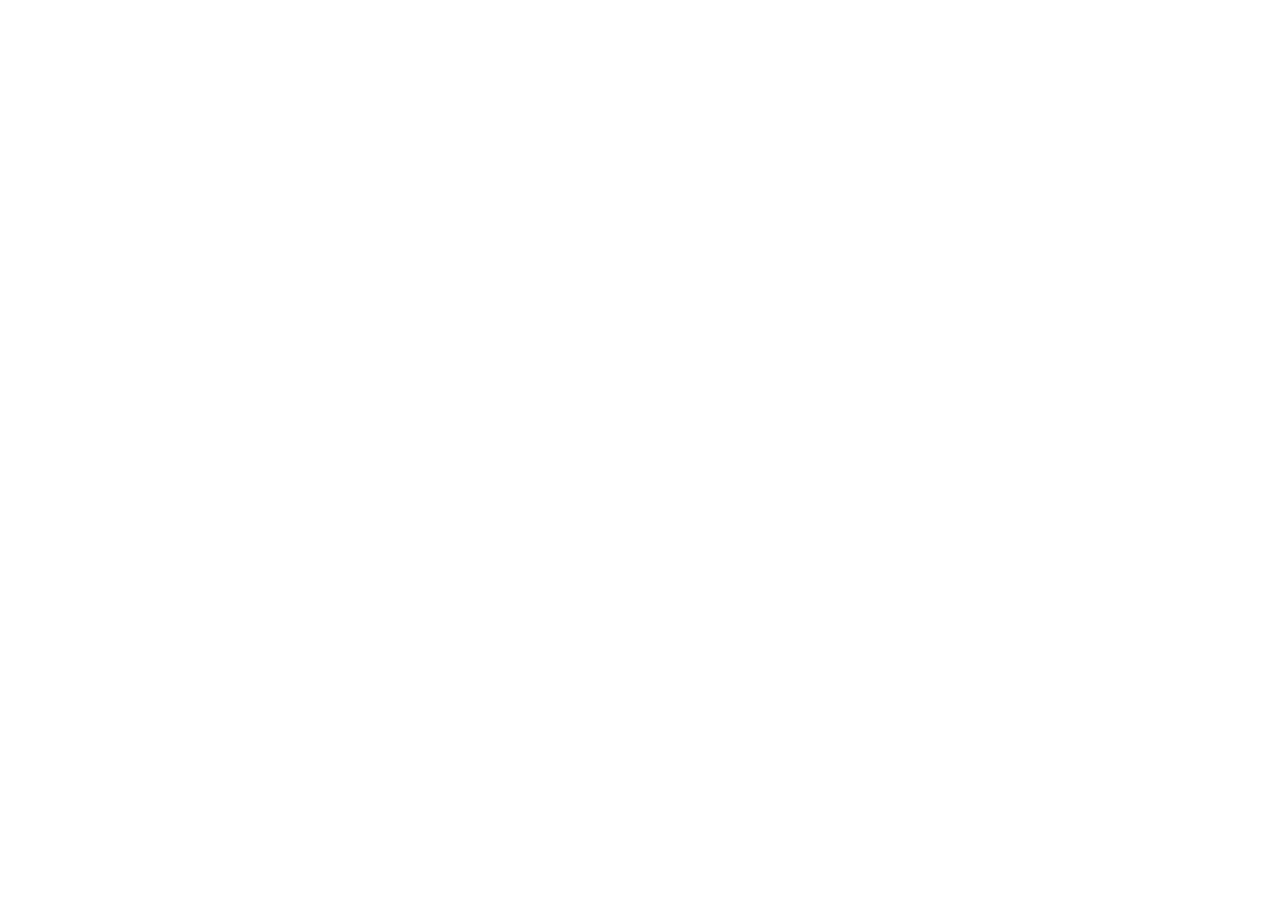
==== public/index.html @ 8d7ea41b "Initial commit" ====
<!DOCTYPE html>
<html lang="en">
<head>
    <meta charset="UTF-8">
    <meta name="viewport" content="width=device-width, initial-scale=1.0">
    <title>Document</title>
    <link rel="stylesheet" href="./css/style.css">
</head>
<body>
    
</body>
</html>
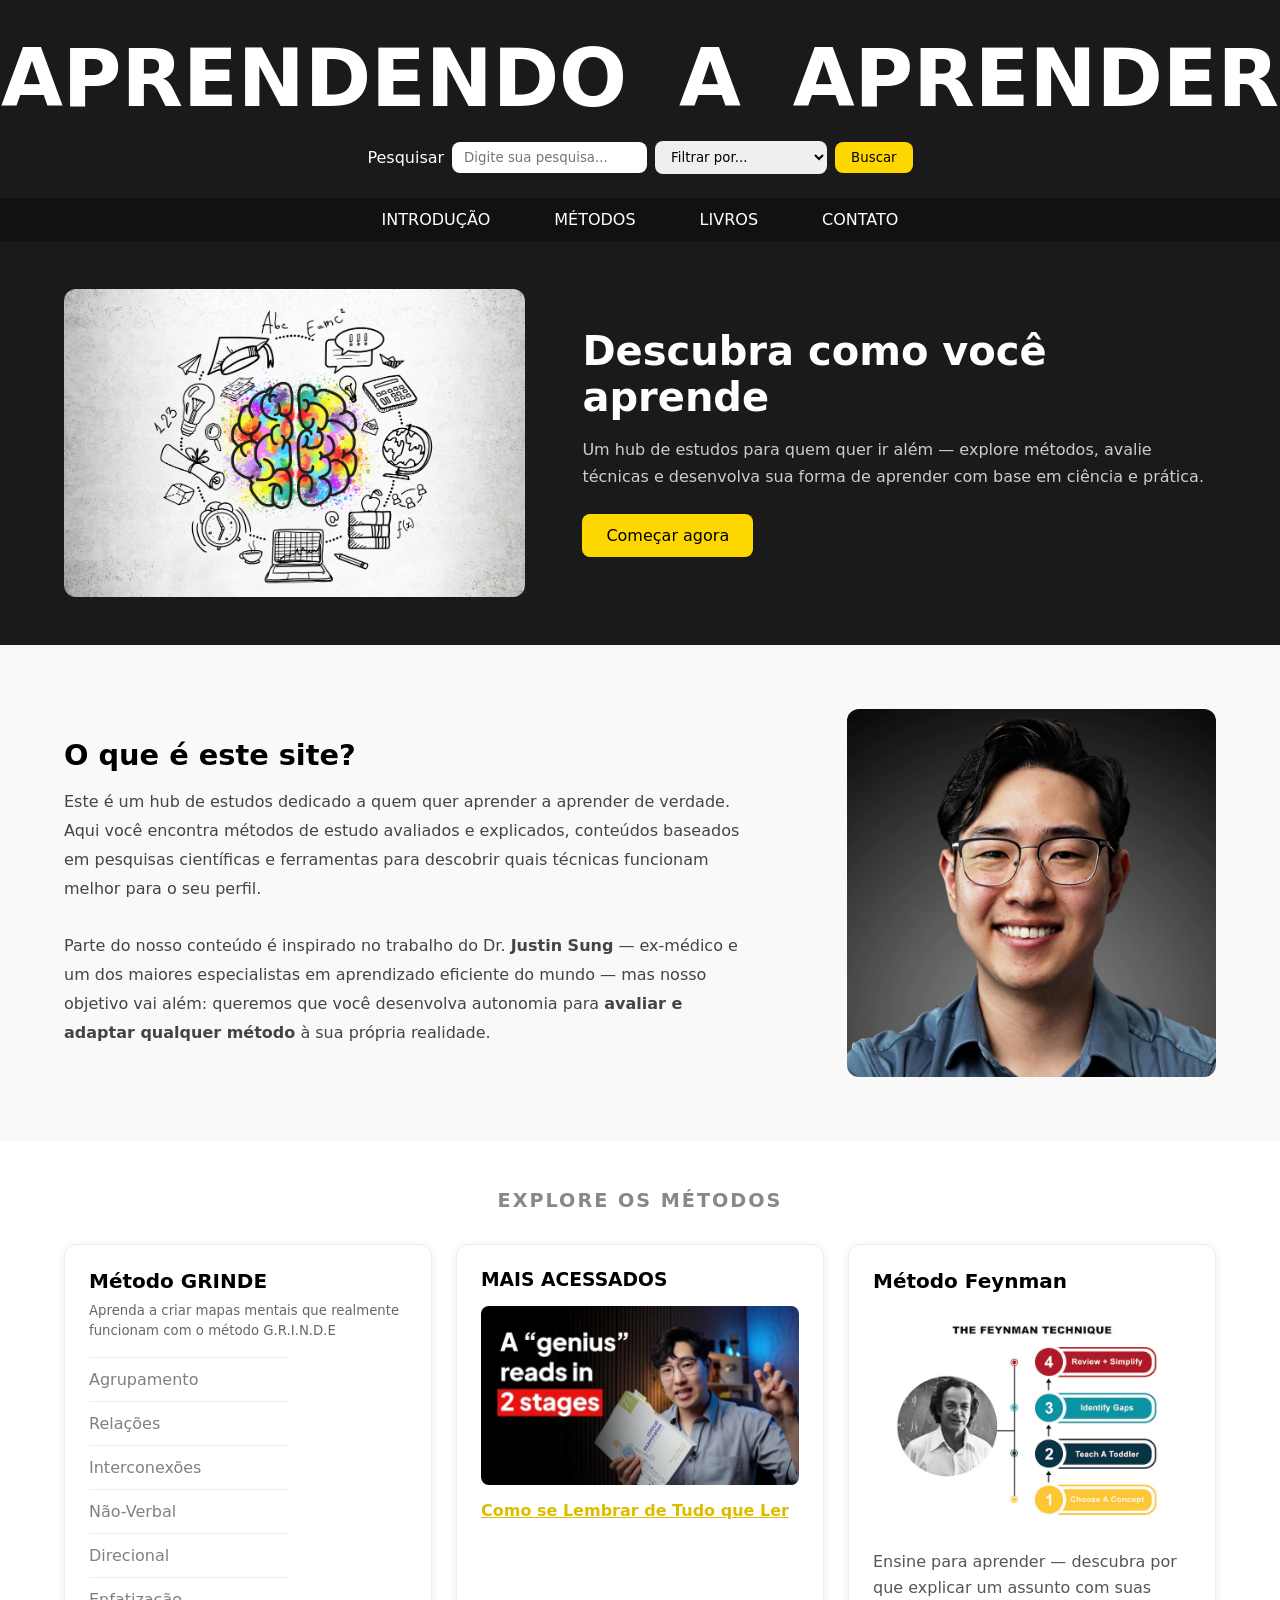
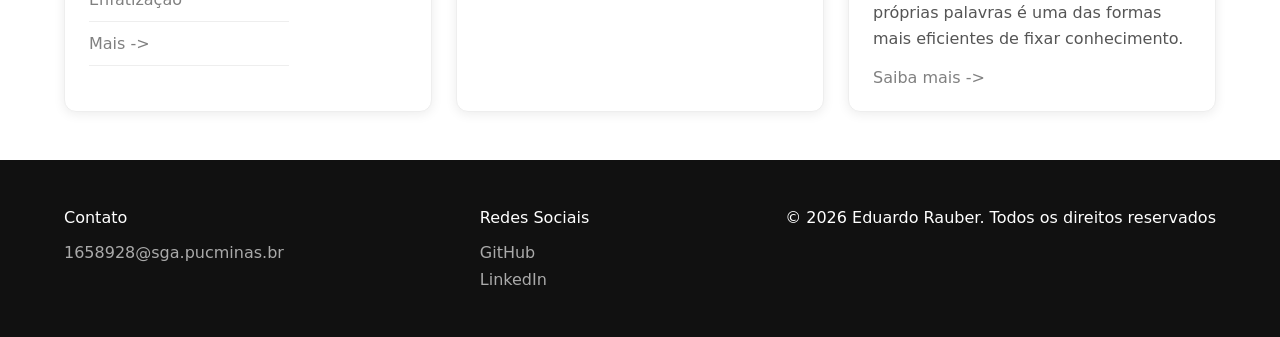
==== commit a9d43d27: "criação da estrutura HTML inicial" ====
--- a/public/index.html
+++ b/public/index.html
@@ -3,10 +3,124 @@
 <head>
     <meta charset="UTF-8">
     <meta name="viewport" content="width=device-width, initial-scale=1.0">
-    <title>Document</title>
-    <link rel="stylesheet" href="./css/style.css">
+    <title>Aprendendo a Aprender</title>
+    <link rel="stylesheet" href="style.css">
 </head>
 <body>
-    
+    <div class="header-background">
+        <header class="header-principal">
+            <h1>APRENDENDO A APRENDER</h1>
+
+            <form class="form-pesquisa">
+                <label for="pesquisa">Pesquisar</label>
+                <input type="search" name="pesquisa" id="pesquisa" placeholder="Digite sua pesquisa...">
+                
+                <select name="categoria" id="categoria">
+                    <option value="">Filtrar por...</option>
+                    <option value="metodos">Métodos de estudo</option>
+                    <option value="mapas">Mapas mentais</option>
+                </select>
+
+                <button type="submit">Buscar</button>
+            </form>
+        </header>
+
+        <nav class="nav-principal" aria-label="Menu Principal">
+            <div class="nav-background">
+                <ul>
+                    <li><a href="em-construcao.html">INTRODUÇÃO</a></li>
+                    <li><a href="em-construcao.html">MÉTODOS</a></li>
+                    <li><a href="em-construcao.html">LIVROS</a></li>
+                    <li><a href="em-construcao.html">CONTATO</a></li>
+                </ul>
+            </div>
+        </nav>
+
+        <section class="banner-principal">
+            <img src="images/brain.png" alt="Banner principal do site" class="banner-imagem">
+            <div class="banner-texto">
+                <h2>Descubra como você aprende</h2>
+                <p>Um hub de estudos para quem quer ir além — explore métodos, avalie técnicas e desenvolva sua forma de aprender com base em ciência e prática.</p>
+                <a href="em-construcao.html" class="banner-botao">Começar agora</a>
+            </div>
+        </section>
+    </div>
+
+    <main class="main-principal">
+
+        <section class="section-introducao">
+            <div class="introducao-texto">
+                <h2>O que é este site?</h2>
+                <p>Este é um hub de estudos dedicado a quem quer aprender a aprender de verdade. Aqui você encontra métodos de estudo avaliados e explicados, conteúdos baseados em pesquisas científicas e ferramentas para descobrir quais técnicas funcionam melhor para o seu perfil.
+                <br><br>
+                Parte do nosso conteúdo é inspirado no trabalho do Dr. <b>Justin Sung</b> — ex-médico e um dos maiores especialistas em aprendizado eficiente do mundo — mas nosso objetivo vai além: queremos que você desenvolva autonomia para <b>avaliar e adaptar qualquer método</b> à sua própria realidade.</p>
+            </div>
+            <img src="images/Justin.jpg" alt="Imagem ilustrativa do Justin" class="ImagemJustin">
+        </section>
+
+        <section class="section-estudos">
+            <header>
+                <h3 class="h3meiotela">EXPLORE OS MÉTODOS</h3>
+            </header>
+
+            <div class="article-separate">
+                <article class="article-grinde">
+                    <header>
+                        <h3>Método GRINDE</h3>
+                    </header>
+                    <h5>Aprenda a criar mapas mentais que realmente funcionam com o método G.R.I.N.D.E</h5>
+                    <div class="artigos">
+                        <ul>
+                            <li><a href="em-construcao.html">Agrupamento</a></li>
+                            <li><a href="em-construcao.html">Relações</a></li>
+                            <li><a href="em-construcao.html">Interconexões</a></li>
+                            <li><a href="em-construcao.html">Não-Verbal</a></li>
+                            <li><a href="em-construcao.html">Direcional</a></li>
+                            <li><a href="em-construcao.html">Enfatização</a></li>
+                            <li><a href="em-construcao.html">Mais -></a></li>
+                        </ul>
+                    </div>
+                </article>
+
+                <article class="article-populares">
+                    <h3>MAIS ACESSADOS</h3>
+                    <a href="https://www.youtube.com/watch?v=okHkUIW46ks" target="_blank">
+                        <img src="images/2Stages.jpg" alt="Popular Video" class="twoStages">
+                    </a>
+                    <div class="titulo-hover">
+                        <span class="titulo-pt"><a href="em-construcao.html">Como se Lembrar de Tudo que Ler</a></span>
+                        <span class="titulo-en">-> How to Remember Everything You Read</span>
+                    </div>
+                </article>
+
+                <article class="article-destaque">
+                    <header>
+                        <h3>Método Feynman</h3>
+                    </header>
+                    <img src="images/what-is-the-feynman-technique.jpg" alt="Método Feynman" class="img-card">
+                    <p>Ensine para aprender — descubra por que explicar um assunto com suas próprias palavras é uma das formas mais eficientes de fixar conhecimento.</p>
+                    <a href="em-construcao.html">Saiba mais -></a>
+                </article>
+            </div>
+        </section>
+
+    </main>
+
+    <footer class="footer-principal">
+        <div class="footer-coluna">
+            <h3>Contato</h3>
+            <a href="mailto:1658928@sga.pucminas.br">1658928@sga.pucminas.br</a>
+        </div>
+
+        <div class="footer-coluna">
+            <h3>Redes Sociais</h3>
+            <a href="https://github.com/EdRauber" target="_blank">GitHub</a>
+            <a href="em-construcao.html">LinkedIn</a>
+        </div>
+
+        <div class="footer-coluna">
+            <p>&copy; 2026 Eduardo Rauber. Todos os direitos reservados</p>
+        </div>
+    </footer>
 </body>
-</html>+</html>
--- a/public/style.css
+++ b/public/style.css
@@ -0,0 +1,480 @@
+* {
+    padding: 0;
+    margin: 0;
+    box-sizing: border-box;
+    font-family: system-ui, -apple-system, BlinkMacSystemFont, 'Segoe UI', Roboto, Oxygen, Ubuntu, Cantarell, 'Open Sans', 'Helvetica Neue', sans-serif;
+}
+
+/* =====================
+   HEADER
+===================== */
+header h1 {
+    display: flex;
+    justify-content: center;
+    word-spacing: 24px;
+    font-size: 500%;
+    padding: 32px 0 16px;
+}
+
+.header-background {
+    background-color: #1a1a1a;
+    color: white;
+}
+
+.form-pesquisa {
+    display: flex;
+    align-items: center;
+    justify-content: center;
+    gap: 8px;
+    padding-bottom: 24px;
+}
+
+.form-pesquisa input {
+    padding: 8px 12px;
+    border-radius: 8px;
+    border: none;
+}
+
+.form-pesquisa select {
+    padding: 8px 12px;
+    border-radius: 8px;
+    border: none;
+    cursor: pointer;
+}
+
+.form-pesquisa button {
+    padding: 8px 16px;
+    border-radius: 8px;
+    border: none;
+    background-color: gold;
+    color: black;
+    cursor: pointer;
+    font-weight: 500;
+}
+
+.form-pesquisa button:hover {
+    background-color: #e6c200;
+}
+
+/* =====================
+   NAV
+===================== */
+.nav-principal {
+    position: sticky;
+    top: 0;
+    z-index: 100;
+}
+
+.nav-principal a {
+    color: white;
+    text-decoration: none;
+}
+
+.nav-principal a:hover {
+    color: gold;
+}
+
+.nav-principal ul {
+    display: flex;
+    justify-content: center;
+    list-style: none;
+    gap: 64px;
+    padding: 12px 0;
+    margin: 0;
+}
+
+.nav-background {
+    background-color: #111;
+}
+
+/* =====================
+   BANNER
+   Flexbox: imagem e texto lado a lado
+===================== */
+.banner-principal {
+    display: flex;
+    align-items: center;
+    justify-content: space-between;
+    padding: 48px 64px;
+    gap: 48px;
+}
+
+.banner-imagem {
+    width: 40%;
+    border-radius: 12px;
+}
+
+.banner-texto {
+    width: 55%;
+}
+
+.banner-texto h2 {
+    font-size: 2.5rem;
+    margin-bottom: 16px;
+    color: white;
+}
+
+.banner-texto p {
+    color: #ccc;
+    line-height: 1.7;
+    margin-bottom: 24px;
+}
+
+.banner-botao {
+    display: inline-block;
+    padding: 12px 24px;
+    background-color: gold;
+    color: black;
+    border-radius: 8px;
+    text-decoration: none;
+    font-weight: 500;
+    transition: background-color 0.2s;
+}
+
+.banner-botao:hover {
+    background-color: #e6c200;
+}
+
+/* =====================
+   INTRODUÇÃO
+   Flexbox: texto e imagem lado a lado
+===================== */
+.section-introducao {
+    display: flex;
+    justify-content: space-between;
+    align-items: center;
+    padding: 64px;
+    gap: 48px;
+    background-color: #f9f9f9;
+}
+
+.introducao-texto {
+    width: 60%;
+}
+
+.introducao-texto h2 {
+    font-size: 1.8rem;
+    margin-bottom: 16px;
+}
+
+.introducao-texto p {
+    line-height: 1.8;
+    color: #444;
+}
+
+.ImagemJustin {
+    width: 32%;
+    border-radius: 12px;
+}
+
+/* =====================
+   ESTUDOS
+   Grid: 3 colunas iguais no desktop
+===================== */
+.section-estudos {
+    padding: 48px 64px;
+    background-color: white;
+}
+
+.h3meiotela {
+    display: flex;
+    justify-content: center;
+    padding: 0 0 32px;
+    font-size: 1.2rem;
+    letter-spacing: 2px;
+    color: #888;
+}
+
+.article-separate {
+    display: grid;
+    grid-template-columns: 1fr 1fr 1fr;
+    gap: 24px;
+}
+
+article {
+    padding: 24px;
+    border-radius: 12px;
+    box-shadow: 0 2px 12px rgba(0, 0, 0, 0.08);
+    background-color: white;
+    border: 1px solid #eee;
+}
+
+/* =====================
+   ARTICLE GRINDE
+===================== */
+.article-grinde > header > h3 {
+    font-size: 20px;
+    margin-bottom: 8px;
+}
+
+.article-grinde h5 {
+    color: #666;
+    font-weight: 400;
+    margin-bottom: 16px;
+    line-height: 1.5;
+}
+
+.article-grinde a {
+    color: grey;
+    text-decoration: none;
+}
+
+.article-grinde a:hover {
+    color: black;
+}
+
+.artigos li {
+    list-style: none;
+    padding: 12px 0;
+    border-bottom: 1px solid #eee;
+    width: 200px;
+}
+
+.artigos li:first-child {
+    border-top: 1px solid #eee;
+}
+
+/* =====================
+   ARTICLE POPULARES
+===================== */
+.article-populares h3 {
+    margin-bottom: 16px;
+}
+
+.twoStages {
+    width: 100%;
+    cursor: pointer;
+    transition: opacity 0.3s;
+    border-radius: 8px;
+}
+
+.twoStages:hover {
+    opacity: 0.8;
+}
+
+.titulo-pt {
+    color: rgb(221, 188, 0);
+    text-decoration: underline;
+    font-weight: bold;
+}
+
+.titulo-pt a {
+    color: inherit;
+    text-decoration: none;
+}
+
+.titulo-pt a:hover {
+    color: gold;
+}
+
+.titulo-hover {
+    display: flex;
+    align-items: center;
+    gap: 8px;
+    margin-top: 12px;
+}
+
+.titulo-en {
+    width: 0;
+    overflow: hidden;
+    white-space: nowrap;
+    transition: width 0.3s;
+}
+
+.titulo-hover:hover .titulo-en {
+    width: 350px;
+}
+
+/* =====================
+   ARTICLE DESTAQUE
+===================== */
+.article-destaque > header > h3 {
+    font-size: 20px;
+    margin-bottom: 8px;
+}
+
+.article-destaque img {
+    width: 100%;
+    border-radius: 8px;
+    margin: 12px 0;
+}
+
+.article-destaque p {
+    margin: 8px 0 16px;
+    color: #555;
+    line-height: 1.6;
+}
+
+.article-destaque a {
+    color: grey;
+    text-decoration: none;
+}
+
+.article-destaque a:hover {
+    color: black;
+}
+
+/* =====================
+   FOOTER
+   Flexbox: colunas lado a lado
+===================== */
+.footer-principal {
+    display: flex;
+    justify-content: space-between;
+    align-items: flex-start;
+    padding: 48px 64px;
+    background-color: #111;
+    color: white;
+}
+
+.footer-principal a {
+    color: #aaa;
+    text-decoration: none;
+}
+
+.footer-principal a:hover {
+    color: gold;
+}
+
+.footer-coluna > h3 {
+    font-size: 16px;
+    font-weight: 500;
+    color: white;
+    margin-bottom: 8px;
+}
+
+.footer-coluna {
+    display: flex;
+    flex-direction: column;
+    gap: 8px;
+}
+
+/* =====================
+   EM CONSTRUÇÃO
+===================== */
+.em-construcao {
+    background-image: url(images/PaginaEmConstrucao.png);
+    background-size: cover;
+    background-position: center;
+    min-height: 100vh;
+}
+
+.em-construcao-conteudo {
+    display: flex;
+    flex-direction: column;
+    align-items: center;
+    gap: 16px;
+    background-color: rgba(0, 0, 0, 0.5);
+    padding: 32px;
+    border-radius: 8px;
+}
+
+/* =====================
+   TABLET (max-width: 1024px)
+   Grid vira 2 colunas
+   Layouts flexbox ficam menos largos
+===================== */
+@media (max-width: 1024px) {
+    header h1 {
+        font-size: 350%;
+    }
+
+    .banner-principal {
+        padding: 40px 40px;
+        gap: 32px;
+    }
+
+    .section-introducao {
+        padding: 48px 40px;
+        gap: 32px;
+    }
+
+    .section-estudos {
+        padding: 40px 40px;
+    }
+
+    .article-separate {
+        grid-template-columns: 1fr 1fr;
+    }
+
+    .article-grinde {
+        grid-column: 1 / -1;
+    }
+
+    .nav-principal ul {
+        gap: 32px;
+    }
+
+    .footer-principal {
+        padding: 40px;
+    }
+}
+
+/* =====================
+   MOBILE (max-width: 768px)
+   Grid vira 1 coluna
+   Flexbox vira coluna única
+===================== */
+@media (max-width: 768px) {
+    header h1 {
+        font-size: 200%;
+        word-spacing: 8px;
+    }
+
+    .form-pesquisa {
+        flex-wrap: wrap;
+        justify-content: center;
+        padding: 0 16px 24px;
+    }
+
+    .banner-principal {
+        flex-direction: column;
+        padding: 32px;
+    }
+
+    .banner-imagem {
+        width: 100%;
+    }
+
+    .banner-texto {
+        width: 100%;
+    }
+
+    .section-introducao {
+        flex-direction: column;
+        padding: 32px;
+    }
+
+    .introducao-texto {
+        width: 100%;
+    }
+
+    .ImagemJustin {
+        width: 100%;
+    }
+
+    .section-estudos {
+        padding: 32px;
+    }
+
+    .article-separate {
+        grid-template-columns: 1fr;
+    }
+
+    .article-grinde {
+        grid-column: auto;
+    }
+
+    .nav-principal ul {
+        gap: 16px;
+        flex-wrap: wrap;
+        justify-content: center;
+        padding: 8px 16px;
+    }
+
+    .footer-principal {
+        flex-direction: column;
+        gap: 24px;
+        padding: 32px;
+    }
+}
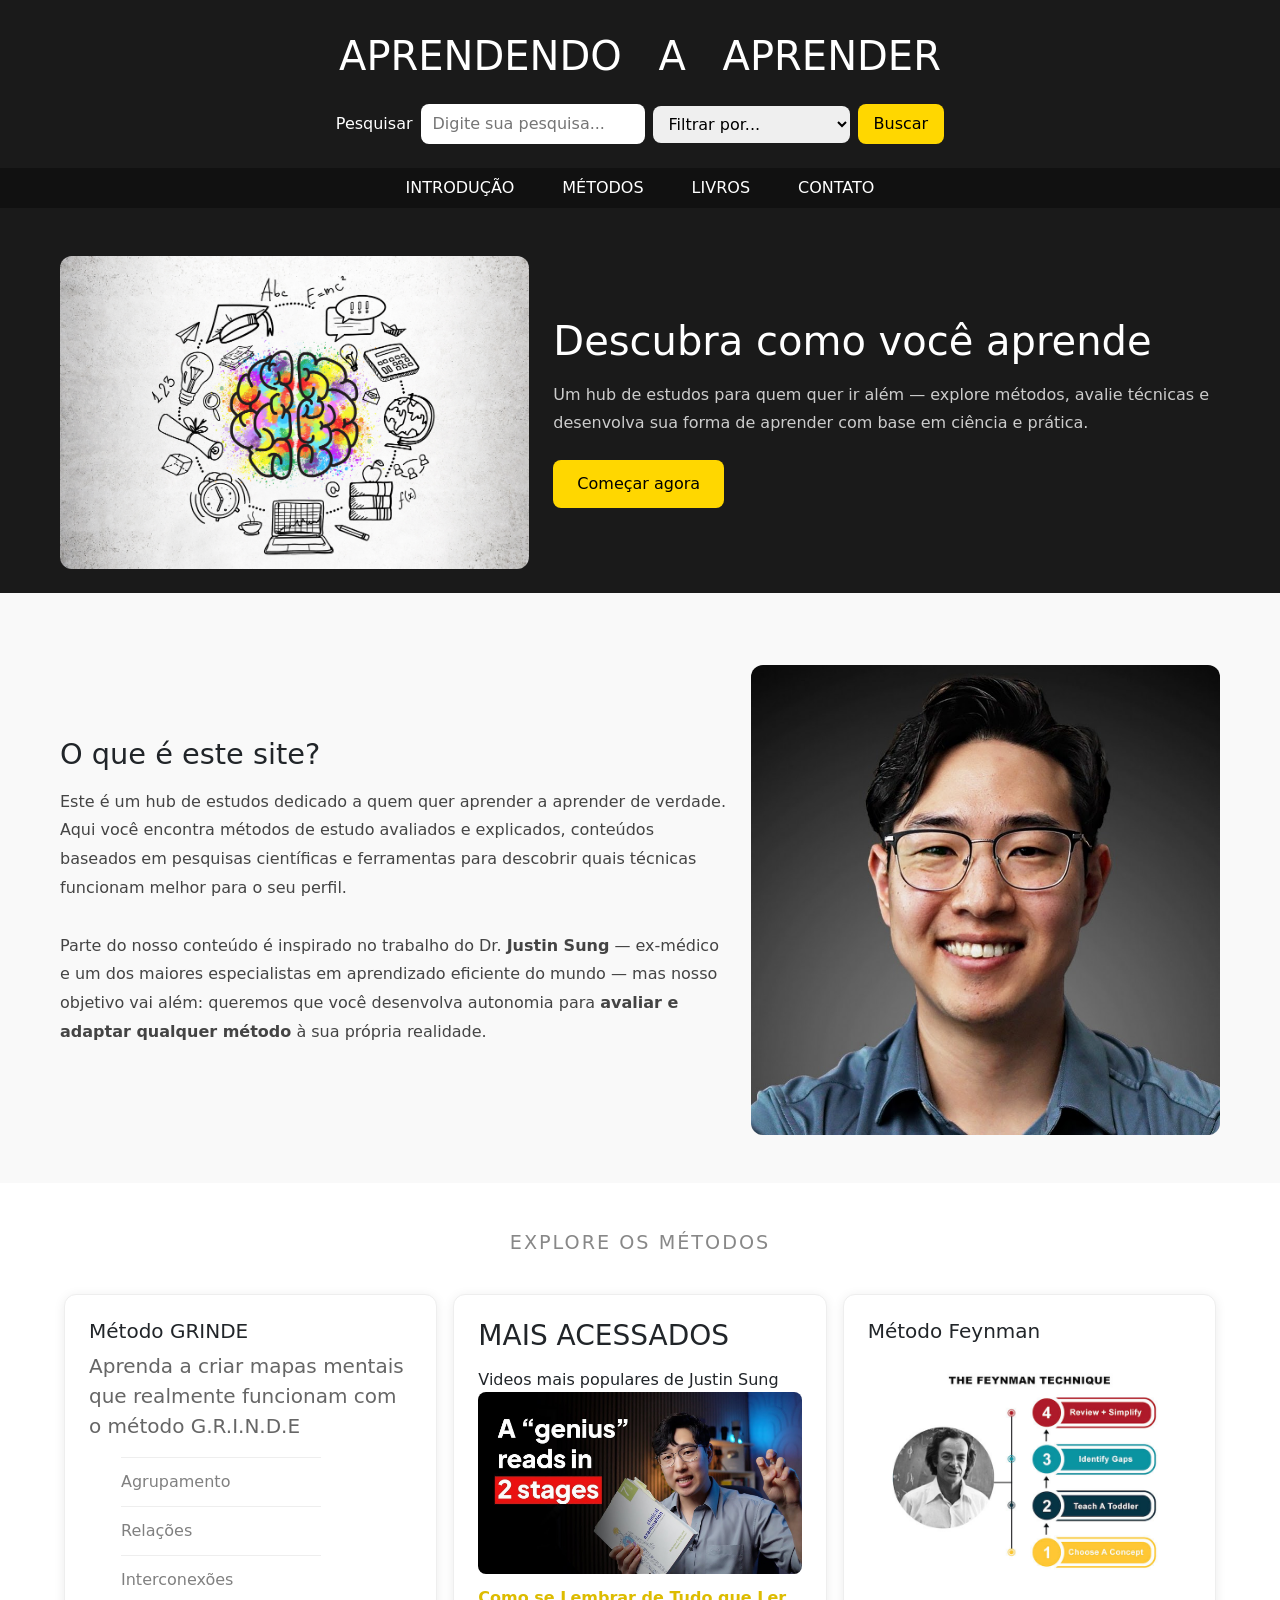
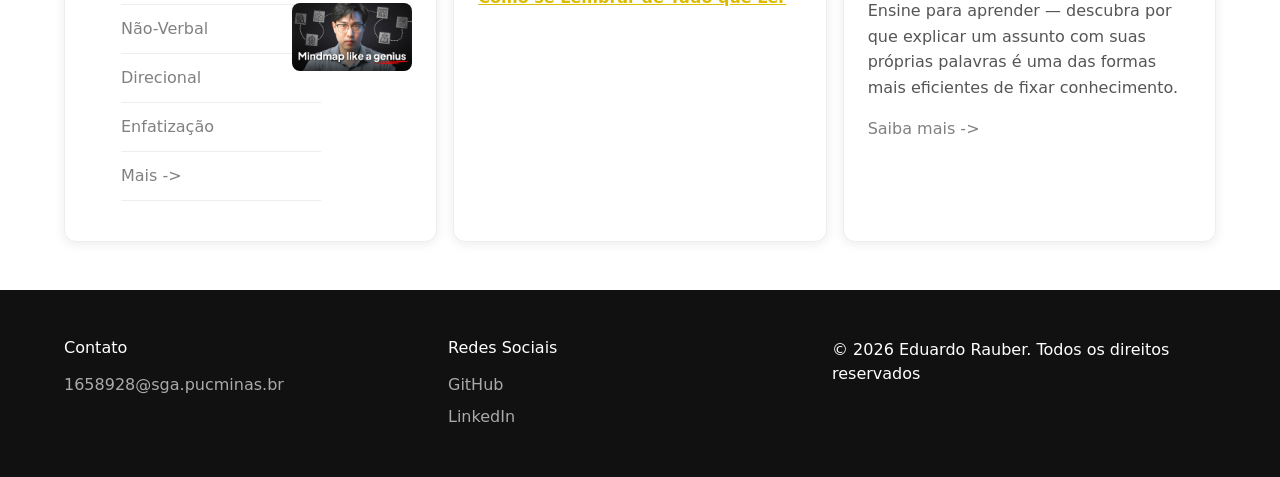
==== commit 0639caa5: "criação da versão responsiva com Bootstrap" ====
--- a/public/index.html
+++ b/public/index.html
@@ -4,14 +4,15 @@
     <meta charset="UTF-8">
     <meta name="viewport" content="width=device-width, initial-scale=1.0">
     <title>Aprendendo a Aprender</title>
-    <link rel="stylesheet" href="style.css">
+    <link href="https://cdn.jsdelivr.net/npm/bootstrap@5.3.8/dist/css/bootstrap.min.css" rel="stylesheet" integrity="sha384-sRIl4kxILFvY47J16cr9ZwB07vP4J8+LH7qKQnuqkuIAvNWLzeN8tE5YBujZqJLB" crossorigin="anonymous">
+    <link rel="stylesheet" href="css/style.css">
 </head>
 <body>
     <div class="header-background">
         <header class="header-principal">
             <h1>APRENDENDO A APRENDER</h1>
 
-            <form class="form-pesquisa">
+            <form class="form-pesquisa flex-wrap">
                 <label for="pesquisa">Pesquisar</label>
                 <input type="search" name="pesquisa" id="pesquisa" placeholder="Digite sua pesquisa...">
                 
@@ -27,7 +28,7 @@
 
         <nav class="nav-principal" aria-label="Menu Principal">
             <div class="nav-background">
-                <ul>
+                <ul class="d-flex justify-content-center gap-2 gap-sm-5 list-unstyled mb-0 py-2 flex-wrap">
                     <li><a href="em-construcao.html">INTRODUÇÃO</a></li>
                     <li><a href="em-construcao.html">MÉTODOS</a></li>
                     <li><a href="em-construcao.html">LIVROS</a></li>
@@ -35,92 +36,123 @@
                 </ul>
             </div>
         </nav>
-
-        <section class="banner-principal">
-            <img src="images/brain.png" alt="Banner principal do site" class="banner-imagem">
-            <div class="banner-texto">
-                <h2>Descubra como você aprende</h2>
-                <p>Um hub de estudos para quem quer ir além — explore métodos, avalie técnicas e desenvolva sua forma de aprender com base em ciência e prática.</p>
-                <a href="em-construcao.html" class="banner-botao">Começar agora</a>
-            </div>
-        </section>
     </div>
 
     <main class="main-principal">
 
-        <section class="section-introducao">
-            <div class="introducao-texto">
-                <h2>O que é este site?</h2>
-                <p>Este é um hub de estudos dedicado a quem quer aprender a aprender de verdade. Aqui você encontra métodos de estudo avaliados e explicados, conteúdos baseados em pesquisas científicas e ferramentas para descobrir quais técnicas funcionam melhor para o seu perfil.
-                <br><br>
-                Parte do nosso conteúdo é inspirado no trabalho do Dr. <b>Justin Sung</b> — ex-médico e um dos maiores especialistas em aprendizado eficiente do mundo — mas nosso objetivo vai além: queremos que você desenvolva autonomia para <b>avaliar e adaptar qualquer método</b> à sua própria realidade.</p>
+        <section class="banner-principal container-fluid">
+            <div class="row align-items-center g-4 px-5 py-5">
+                <div class="col-md-5">
+                    <img src="images/brain.png" alt="Banner principal do site" class="banner-imagem w-100">
+                </div>
+                <div class="col-md-7">
+                    <div class="banner-texto">
+                        <h2>Descubra como você aprende</h2>
+                        <p>Um hub de estudos para quem quer ir além — explore métodos, avalie técnicas e desenvolva sua forma de aprender com base em ciência e prática.</p>
+                        <a href="em-construcao.html" class="banner-botao">Começar agora</a>
+                    </div>
+                </div>
             </div>
-            <img src="images/Justin.jpg" alt="Imagem ilustrativa do Justin" class="ImagemJustin">
         </section>
 
-        <section class="section-estudos">
+        <section class="section-introducao container-fluid">
+            <div class="row align-items-center g-4 px-5 py-5">
+                <div class="col-md-7">
+                    <div class="introducao-texto">
+                        <h2>O que é este site?</h2>
+                        <p>Este é um hub de estudos dedicado a quem quer aprender a aprender de verdade. Aqui você encontra métodos de estudo avaliados e explicados, conteúdos baseados em pesquisas científicas e ferramentas para descobrir quais técnicas funcionam melhor para o seu perfil.
+                        <br><br>
+                        Parte do nosso conteúdo é inspirado no trabalho do Dr. <b>Justin Sung</b> — ex-médico e um dos maiores especialistas em aprendizado eficiente do mundo — mas nosso objetivo vai além: queremos que você desenvolva autonomia para <b>avaliar e adaptar qualquer método</b> à sua própria realidade.</p>
+                    </div>
+                </div>
+                <div class="col-md-5">
+                    <img src="images/Justin.jpg" alt="Imagem ilustrativa do Justin" class="ImagemJustin w-100">
+                </div>
+            </div>
+        </section>
+
+        <section class="section-estudos container-fluid">
             <header>
                 <h3 class="h3meiotela">EXPLORE OS MÉTODOS</h3>
             </header>
 
-            <div class="article-separate">
-                <article class="article-grinde">
-                    <header>
-                        <h3>Método GRINDE</h3>
-                    </header>
-                    <h5>Aprenda a criar mapas mentais que realmente funcionam com o método G.R.I.N.D.E</h5>
-                    <div class="artigos">
-                        <ul>
-                            <li><a href="em-construcao.html">Agrupamento</a></li>
-                            <li><a href="em-construcao.html">Relações</a></li>
-                            <li><a href="em-construcao.html">Interconexões</a></li>
-                            <li><a href="em-construcao.html">Não-Verbal</a></li>
-                            <li><a href="em-construcao.html">Direcional</a></li>
-                            <li><a href="em-construcao.html">Enfatização</a></li>
-                            <li><a href="em-construcao.html">Mais -></a></li>
-                        </ul>
-                    </div>
-                </article>
+            <div class="row g-3 article-separate">
+                <div class="col-md-6 col-lg-4">
+                    <article class="article-grinde h-100">
+                        <header>
+                            <h3>Método GRINDE</h3>
+                        </header>
+                        <h5>Aprenda a criar mapas mentais que realmente funcionam com o método G.R.I.N.D.E</h5>
 
-                <article class="article-populares">
-                    <h3>MAIS ACESSADOS</h3>
-                    <a href="https://www.youtube.com/watch?v=okHkUIW46ks" target="_blank">
-                        <img src="images/2Stages.jpg" alt="Popular Video" class="twoStages">
-                    </a>
-                    <div class="titulo-hover">
-                        <span class="titulo-pt"><a href="em-construcao.html">Como se Lembrar de Tudo que Ler</a></span>
-                        <span class="titulo-en">-> How to Remember Everything You Read</span>
-                    </div>
-                </article>
+                        <div class="row align-items-center">
+                            <div class="col-7">
+                                <div class="artigos">
+                                    <ul>
+                                        <li><a href="em-construcao.html">Agrupamento</a></li>
+                                        <li><a href="em-construcao.html">Relações</a></li>
+                                        <li><a href="em-construcao.html">Interconexões</a></li>
+                                        <li><a href="em-construcao.html">Não-Verbal</a></li>
+                                        <li><a href="em-construcao.html">Direcional</a></li>
+                                        <li><a href="em-construcao.html">Enfatização</a></li>
+                                        <li><a href="em-construcao.html">Mais -></a></li>
+                                    </ul>
+                                </div>
+                            </div>
+                            <div class="col-5">
+                                <img src="images/grinde.jpg" alt="Método GRINDE" class="w-100" style="border-radius: 8px;">
+                            </div>
+                        </div>
+                    </article>
+                </div>
 
-                <article class="article-destaque">
-                    <header>
-                        <h3>Método Feynman</h3>
-                    </header>
-                    <img src="images/what-is-the-feynman-technique.jpg" alt="Método Feynman" class="img-card">
-                    <p>Ensine para aprender — descubra por que explicar um assunto com suas próprias palavras é uma das formas mais eficientes de fixar conhecimento.</p>
-                    <a href="em-construcao.html">Saiba mais -></a>
-                </article>
+                <div class="col-md-6 col-lg-4">
+                    <article class="article-populares h-100">
+                        <h3>MAIS ACESSADOS</h3>
+                        Videos mais populares de Justin Sung
+                        <a href="https://www.youtube.com/watch?v=okHkUIW46ks" target="_blank">
+                            <img src="images/2Stages.jpg" alt="Popular Video" class="twoStages">
+                        </a>
+                        <div class="titulo-hover">
+                            <span class="titulo-pt"><a href="em-construcao.html">Como se Lembrar de Tudo que Ler</a></span>
+                            <span class="titulo-en">-> How to Remember Everything You Read</span>
+                        </div>
+                    </article>
+                </div>
+
+                <div class="col-md-6 col-lg-4">
+                    <article class="article-destaque h-100">
+                        <header>
+                            <h3>Método Feynman</h3>
+                        </header>
+                        <img src="images/what-is-the-feynman-technique.jpg" alt="Método Feynman" class="img-card">
+                        <p>Ensine para aprender — descubra por que explicar um assunto com suas próprias palavras é uma das formas mais eficientes de fixar conhecimento.</p>
+                        <a href="em-construcao.html">Saiba mais -></a>
+                    </article>
+                </div>
             </div>
         </section>
 
     </main>
 
-    <footer class="footer-principal">
-        <div class="footer-coluna">
-            <h3>Contato</h3>
-            <a href="mailto:1658928@sga.pucminas.br">1658928@sga.pucminas.br</a>
-        </div>
+    <footer class="footer-principal container-fluid">
+        <div class="row w-100">
+            <div class="col-md-4 footer-coluna">
+                <h3>Contato</h3>
+                <a href="mailto:1658928@sga.pucminas.br">1658928@sga.pucminas.br</a>
+            </div>
 
-        <div class="footer-coluna">
-            <h3>Redes Sociais</h3>
-            <a href="https://github.com/EdRauber" target="_blank">GitHub</a>
-            <a href="em-construcao.html">LinkedIn</a>
-        </div>
+            <div class="col-md-4 footer-coluna">
+                <h3>Redes Sociais</h3>
+                <a href="https://github.com/EdRauber" target="_blank">GitHub</a>
+                <a href="em-construcao.html">LinkedIn</a>
+            </div>
 
-        <div class="footer-coluna">
-            <p>&copy; 2026 Eduardo Rauber. Todos os direitos reservados</p>
+            <div class="col-md-4 footer-coluna">
+                <p>&copy; 2026 Eduardo Rauber. Todos os direitos reservados</p>
+            </div>
         </div>
     </footer>
+
+    <script src="https://cdn.jsdelivr.net/npm/bootstrap@5.3.8/dist/js/bootstrap.bundle.min.js" integrity="sha384-FKyoEForCGlyvwx9Hj09JcYn3nv7wiPVlz7YYwJrWVcXK/BmnVDxM+D2scQbITxI" crossorigin="anonymous"></script>
 </body>
 </html>
--- a/public/css/style.css
+++ b/public/css/style.css
@@ -0,0 +1,325 @@
+* {
+    padding: 0;
+    margin: 0;
+    box-sizing: border-box;
+    font-family: system-ui, -apple-system, BlinkMacSystemFont, 'Segoe UI', Roboto, Oxygen, Ubuntu, Cantarell, 'Open Sans', 'Helvetica Neue', sans-serif;
+}
+/* =====================
+   HEADER
+===================== */
+header h1 {
+    text-align: center;
+    word-spacing: 24px;
+    padding: 32px 0 16px;
+}
+
+.header-background {
+    background-color: #1a1a1a;
+    color: white;
+}
+
+.form-pesquisa {
+    display: flex;
+    align-items: center;
+    justify-content: center;
+    gap: 8px;
+    padding-bottom: 24px;
+}
+
+.form-pesquisa input {
+    padding: 8px 12px;
+    border-radius: 8px;
+    border: none;
+}
+
+.form-pesquisa select {
+    padding: 8px 12px;
+    border-radius: 8px;
+    border: none;
+    cursor: pointer;
+}
+
+.form-pesquisa button {
+    padding: 8px 16px;
+    border-radius: 8px;
+    border: none;
+    background-color: gold;
+    color: black;
+    cursor: pointer;
+    font-weight: 500;
+}
+
+.form-pesquisa button:hover {
+    background-color: #e6c200;
+}
+
+/* =====================
+   NAV
+===================== */
+.nav-principal {
+    position: sticky;
+    top: 0;
+    z-index: 100;
+}
+
+.nav-principal a {
+    color: white;
+    text-decoration: none;
+}
+
+.nav-principal a:hover {
+    color: gold;
+}
+
+.nav-background {
+    background-color: #111;
+}
+
+/* =====================
+   BANNER
+===================== */
+.banner-principal {
+    background-color: #1a1a1a;
+}
+
+.banner-imagem {
+    border-radius: 12px;
+}
+
+.banner-texto h2 {
+    font-size: 2.5rem;
+    margin-bottom: 16px;
+    color: white;
+}
+
+.banner-texto p {
+    color: #ccc;
+    line-height: 1.7;
+    margin-bottom: 24px;
+}
+
+.banner-botao {
+    display: inline-block;
+    padding: 12px 24px;
+    background-color: gold;
+    color: black;
+    border-radius: 8px;
+    text-decoration: none;
+    font-weight: 500;
+    transition: background-color 0.2s;
+}
+
+.banner-botao:hover {
+    background-color: #e6c200;
+}
+
+/* =====================
+   INTRODUÇÃO
+===================== */
+.section-introducao {
+    background-color: #f9f9f9;
+}
+
+.introducao-texto h2 {
+    font-size: 1.8rem;
+    margin-bottom: 16px;
+}
+
+.introducao-texto p {
+    line-height: 1.8;
+    color: #444;
+}
+
+.ImagemJustin {
+    border-radius: 12px;
+}
+
+/* =====================
+   ESTUDOS
+===================== */
+.section-estudos {
+    padding: 48px 64px;
+    background-color: white;
+}
+
+.h3meiotela {
+    text-align: center;
+    padding: 0 0 32px;
+    font-size: 1.2rem;
+    letter-spacing: 2px;
+    color: #888;
+}
+
+article {
+    padding: 24px;
+    border-radius: 12px;
+    box-shadow: 0 2px 12px rgba(0, 0, 0, 0.08);
+    background-color: white;
+    border: 1px solid #eee;
+}
+
+/* =====================
+   ARTICLE GRINDE
+===================== */
+.article-grinde > header > h3 {
+    font-size: 20px;
+    margin-bottom: 8px;
+}
+
+.article-grinde h5 {
+    color: #666;
+    font-weight: 400;
+    margin-bottom: 16px;
+    line-height: 1.5;
+}
+
+.article-grinde a {
+    color: grey;
+    text-decoration: none;
+}
+
+.article-grinde a:hover {
+    color: black;
+}
+
+.artigos li {
+    list-style: none;
+    padding: 12px 0;
+    border-bottom: 1px solid #eee;
+    width: 200px;
+}
+
+.artigos li:first-child {
+    border-top: 1px solid #eee;
+}
+
+/* =====================
+   ARTICLE POPULARES
+===================== */
+.article-populares h3 {
+    margin-bottom: 16px;
+}
+
+.twoStages {
+    width: 100%;
+    cursor: pointer;
+    transition: opacity 0.3s;
+    border-radius: 8px;
+}
+
+.twoStages:hover {
+    opacity: 0.8;
+}
+
+.titulo-pt {
+    color: rgb(221, 188, 0);
+    text-decoration: underline;
+    font-weight: bold;
+}
+
+.titulo-pt a {
+    color: inherit;
+    text-decoration: none;
+}
+
+.titulo-pt a:hover {
+    color: gold;
+}
+
+.titulo-hover {
+    display: flex;
+    align-items: center;
+    gap: 8px;
+    margin-top: 12px;
+}
+
+.titulo-en {
+    width: 0;
+    overflow: hidden;
+    white-space: nowrap;
+    transition: width 0.3s;
+}
+
+.titulo-hover:hover .titulo-en {
+    width: 350px;
+}
+
+/* =====================
+   ARTICLE DESTAQUE
+===================== */
+.article-destaque > header > h3 {
+    font-size: 20px;
+    margin-bottom: 8px;
+}
+
+.article-destaque img {
+    width: 100%;
+    border-radius: 8px;
+    margin: 12px 0;
+}
+
+.article-destaque p {
+    margin: 8px 0 16px;
+    color: #555;
+    line-height: 1.6;
+}
+
+.article-destaque a {
+    color: grey;
+    text-decoration: none;
+}
+
+.article-destaque a:hover {
+    color: black;
+}
+
+/* =====================
+   FOOTER
+===================== */
+.footer-principal {
+    padding: 48px 64px;
+    background-color: #111;
+    color: white;
+}
+
+.footer-principal a {
+    color: #aaa;
+    text-decoration: none;
+}
+
+.footer-principal a:hover {
+    color: gold;
+}
+
+.footer-coluna > h3 {
+    font-size: 16px;
+    font-weight: 500;
+    color: white;
+    margin-bottom: 8px;
+}
+
+.footer-coluna {
+    display: flex;
+    flex-direction: column;
+    gap: 8px;
+}
+
+/* =====================
+   EM CONSTRUÇÃO
+===================== */
+.em-construcao {
+    background-image: url(../images/PaginaEmConstrucao.png);
+    background-size: cover;
+    background-position: center;
+    min-height: 100vh;
+}
+
+.em-construcao-conteudo {
+    display: flex;
+    flex-direction: column;
+    align-items: center;
+    gap: 16px;
+    background-color: rgba(0, 0, 0, 0.5);
+    padding: 32px;
+    border-radius: 8px;
+}
